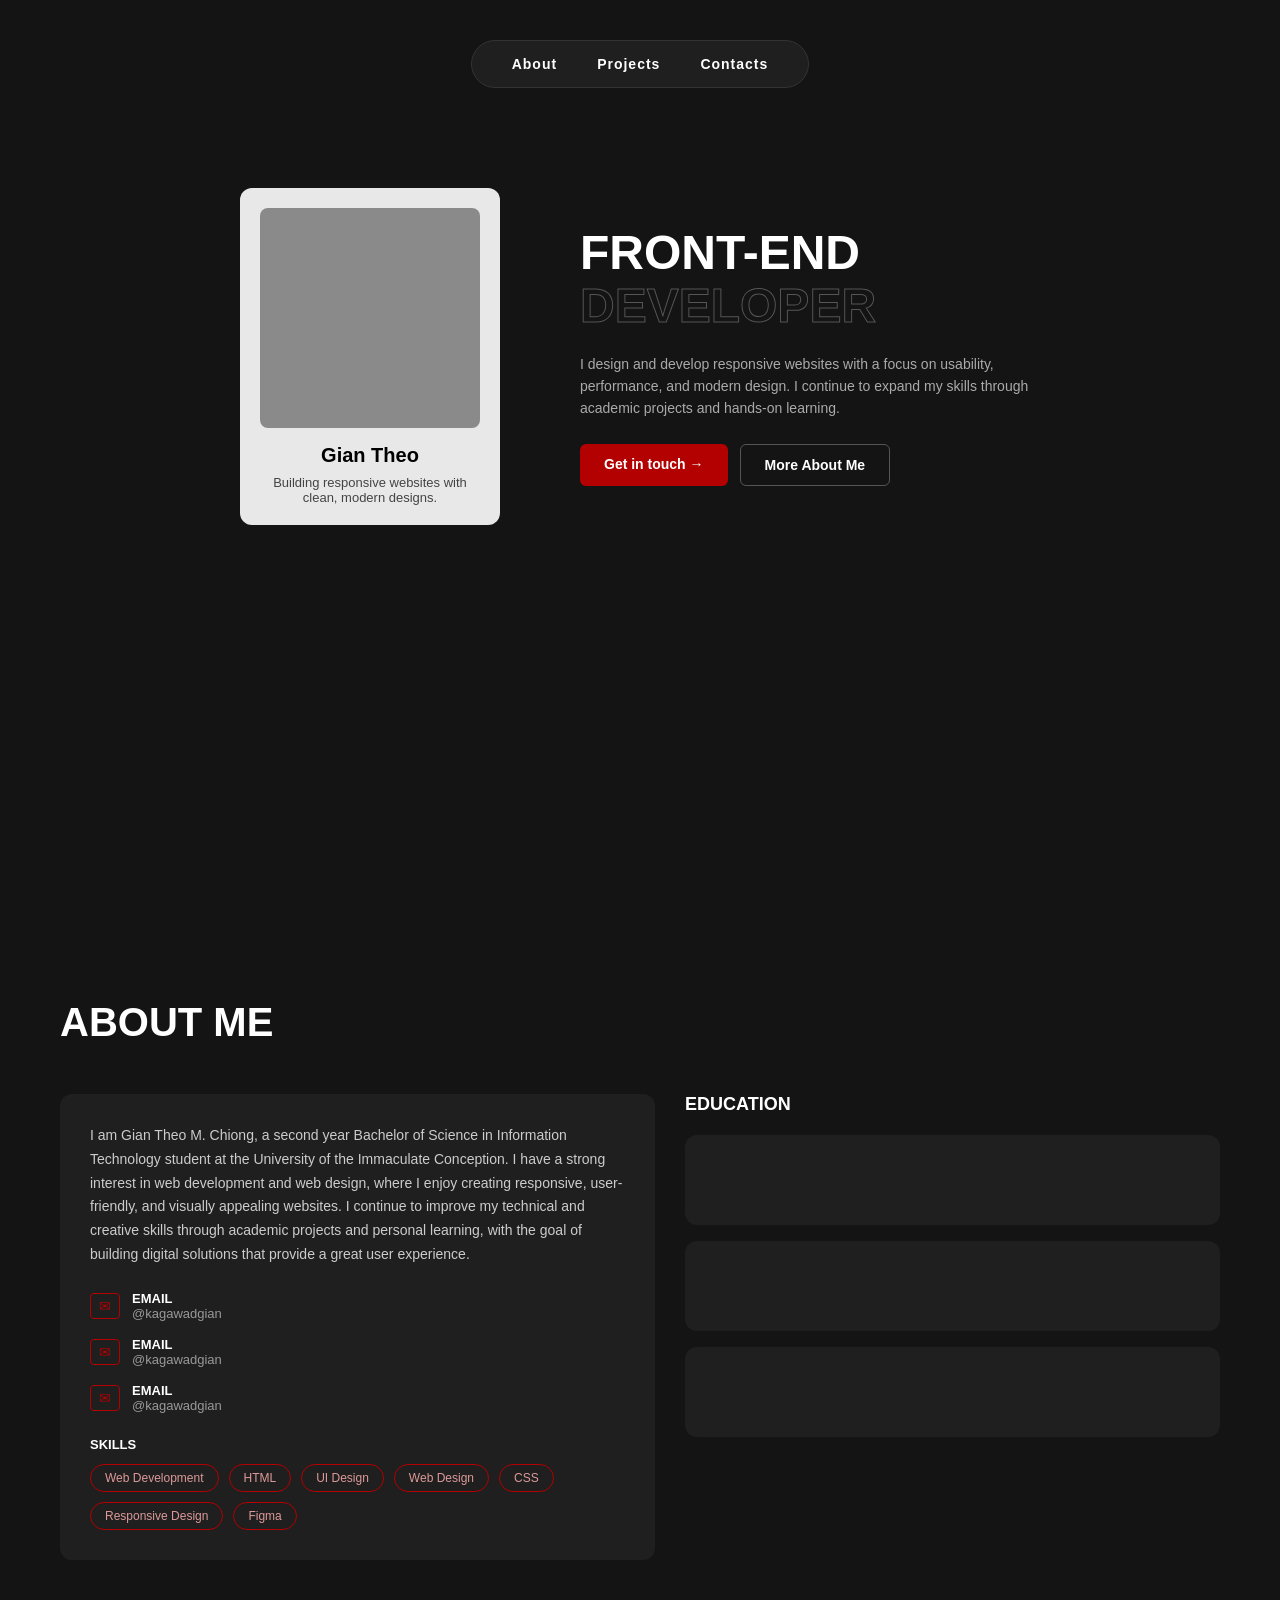
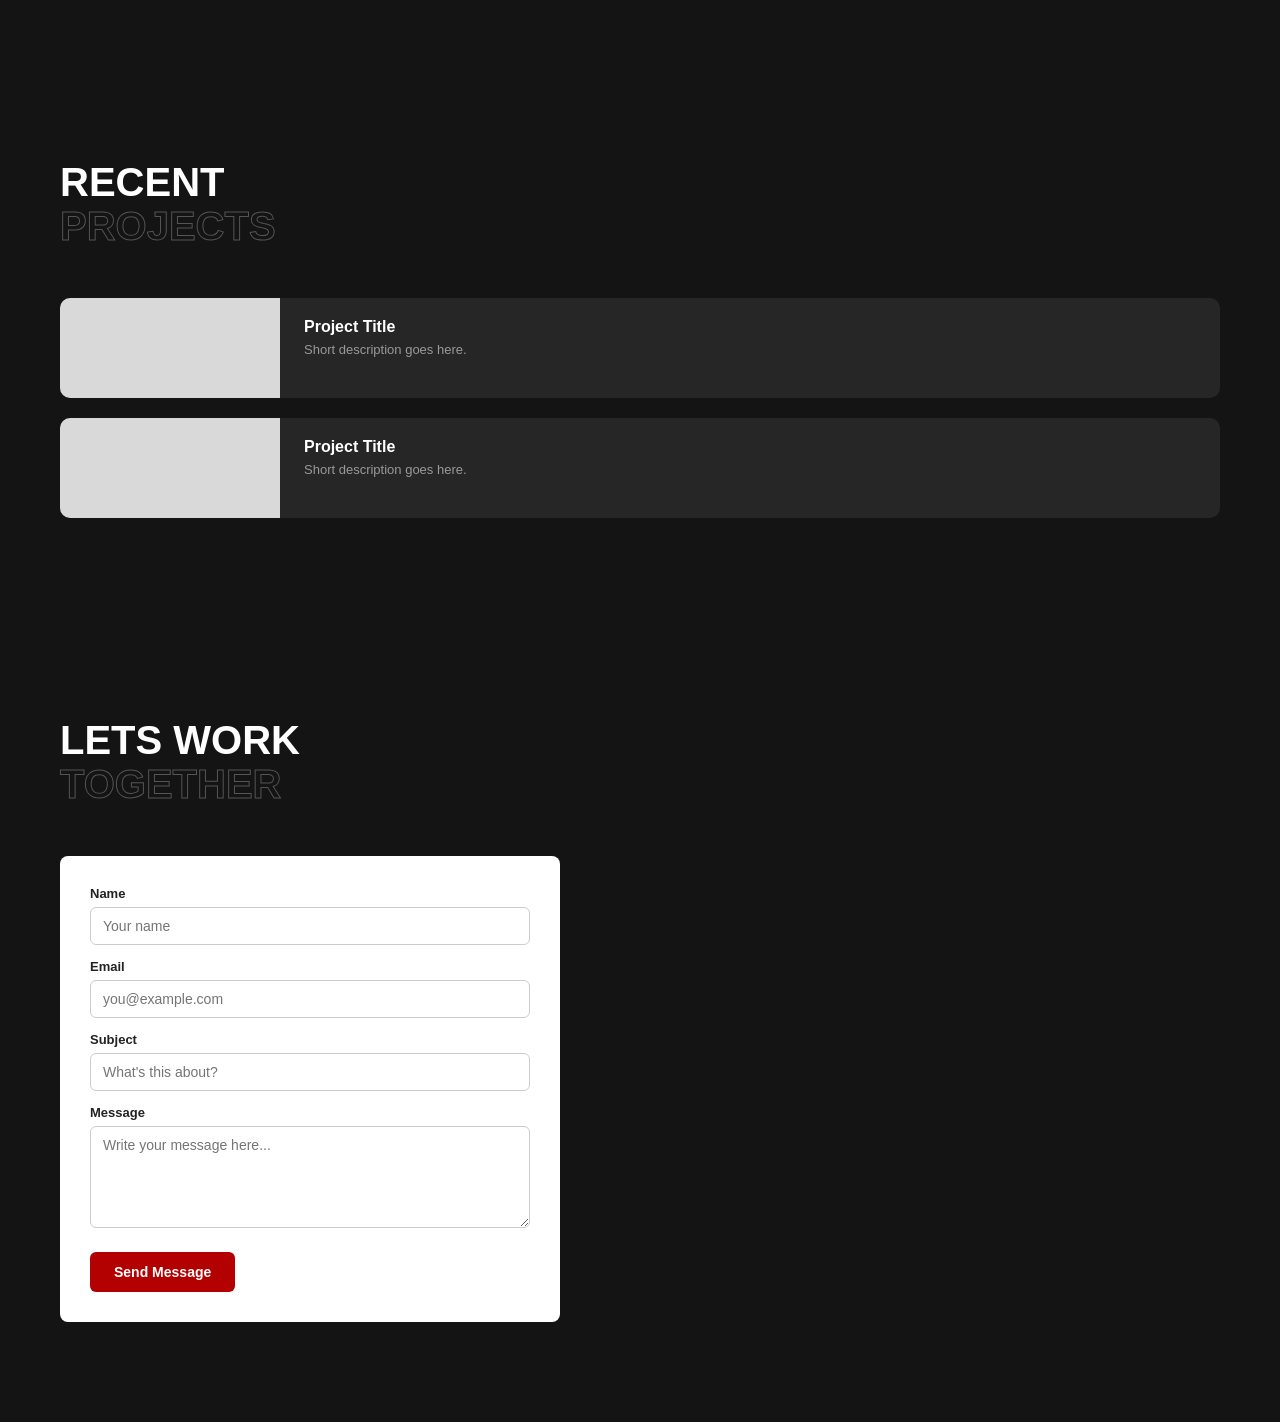
==== AssessmentTask1/index.html @ 466bf6f3 "all" ====
<!DOCTYPE html>
<html lang="en">
<head>
    <meta charset="UTF-8">
    <meta name="viewport" content="width=device-width, initial-scale=1.0">
    <title>Gian Theo | Portfolio</title>
    <link rel="stylesheet" href="style.css">
</head>
<body>

    <header class="hero">
        <nav class="navbar">
            <ul class="nav-links">
                <li><a href="#about">About</a></li>
                <li><a href="#projects">Projects</a></li>
                <li><a href="#contacts">Contacts</a></li>
            </ul>
        </nav>

        <div class="hero-content">
            <div class="profile-card">
                <div class="profile-image"></div>
                <h3>Gian Theo</h3>
                <p>Building responsive websites with clean, modern designs.</p>
            </div>

            <div class="hero-text">
                <h1>
                    FRONT-END<br>
                    <span class="outline-text">DEVELOPER</span>
                </h1>
                <p>
                    I design and develop responsive websites with a focus on
                    usability, performance, and modern design. I continue to
                    expand my skills through academic projects and hands-on learning.
                </p>
                <div class="hero-buttons">
                    <a href="#contacts" class="btn btn-primary">Get in touch →</a>
                    <a href="#about" class="btn btn-secondary">More About Me</a>
                </div>
            </div>
        </div>
    </header>

    <!-- ABOUT SECTION -->
    <section class="about" id="about">
        <h2 class="section-title">ABOUT ME</h2>

        <div class="about-content">
            <div class="about-card">
                <p class="about-bio">
                    I am Gian Theo M. Chiong, a second year Bachelor of Science in
                    Information Technology student at the University of the Immaculate
                    Conception. I have a strong interest in web development and web
                    design, where I enjoy creating responsive, user-friendly, and
                    visually appealing websites. I continue to improve my technical
                    and creative skills through academic projects and personal
                    learning, with the goal of building digital solutions that
                    provide a great user experience.
                </p>

                <ul class="contact-list">
                    <li>
                        <span class="icon">✉</span>
                        <div>
                            <strong>EMAIL</strong>
                            <p>@kagawadgian</p>
                        </div>
                    </li>
                    <li>
                        <span class="icon">✉</span>
                        <div>
                            <strong>EMAIL</strong>
                            <p>@kagawadgian</p>
                        </div>
                    </li>
                    <li>
                        <span class="icon">✉</span>
                        <div>
                            <strong>EMAIL</strong>
                            <p>@kagawadgian</p>
                        </div>
                    </li>
                </ul>

                <div class="skills">
                    <strong>SKILLS</strong>
                    <div class="skill-tags">
                        <span class="tag">Web Development</span>
                        <span class="tag">HTML</span>
                        <span class="tag">UI Design</span>
                        <span class="tag">Web Design</span>
                        <span class="tag">CSS</span>
                        <span class="tag">Responsive Design</span>
                        <span class="tag">Figma</span>
                    </div>
                </div>
            </div>

            <div class="education">
                <h3>EDUCATION</h3>
                <div class="education-box"></div>
                <div class="education-box"></div>
                <div class="education-box"></div>
            </div>
        </div>
    </section>

    <!-- PROJECTS SECTION -->
    <section class="projects" id="projects">
        <h2 class="section-title">
            RECENT<br>
            <span class="outline-text">PROJECTS</span>
        </h2>

        <div class="project-list">
            <a href="#" class="project-card">
                <div class="project-thumb"></div>
                <div class="project-info">
                    <h3 class="project-title">Project Title</h3>
                    <p class="project-desc">Short description goes here.</p>
                </div>
            </a>

            <a href="#" class="project-card">
                <div class="project-thumb"></div>
                <div class="project-info">
                    <h3 class="project-title">Project Title</h3>
                    <p class="project-desc">Short description goes here.</p>
                </div>
            </a>
        </div>
    </section>

    <!-- CONTACT SECTION -->
    <section class="contact" id="contacts">
        <h2 class="section-title">
            LETS WORK<br>
            <span class="outline-text">TOGETHER</span>
        </h2>

        <form class="contact-form">
            <label for="name">Name</label>
            <input type="text" id="name" name="name" placeholder="Your name" required>

            <label for="email">Email</label>
            <input type="email" id="email" name="email" placeholder="you@example.com" required>

            <label for="subject">Subject</label>
            <input type="text" id="subject" name="subject" placeholder="What's this about?">

            <label for="message">Message</label>
            <textarea id="message" name="message" rows="5" placeholder="Write your message here..." required></textarea>

            <button type="submit" class="btn btn-primary">Send Message</button>
        </form>
    </section>

</body>
</html>
---- AssessmentTask1/style.css ----
* {
    margin: 0;
    padding: 0;
    box-sizing: border-box;
    font-family: Arial, Helvetica, sans-serif;
}

body {
    background-color: #1a1a1a;
}

/* --- Hero section --- */
.hero {
    background-color: #141414;
    min-height: 100vh;
    padding: 40px 60px;
}

/* --- Nav bar --- */
.navbar {
    display: flex;
    justify-content: center;
    margin-bottom: 100px;
}

.nav-links {
    display: flex;
    list-style: none;
    gap: 40px;
    background-color: #1f1f1f;
    padding: 14px 40px;
    border-radius: 50px;
    border: 1px solid #333;
}

.nav-links a {
    color: #fff;
    text-decoration: none;
    font-size: 14px;
    font-weight: 600;
    letter-spacing: 1px;
}

.nav-links a:hover {
    color: #cc0000;
}

/* --- Hero content layout --- */
.hero-content {
    display: flex;
    align-items: center;
    justify-content: center;
    gap: 80px;
    flex-wrap: wrap;
}

/* --- Profile card --- */
.profile-card {
    background-color: #e8e8e8;
    border-radius: 12px;
    padding: 20px;
    width: 260px;
    text-align: center;
}

.profile-image {
    background-color: #8a8a8a;
    height: 220px;
    border-radius: 8px;
    margin-bottom: 16px;
}

.profile-card h3 {
    font-size: 20px;
    margin-bottom: 8px;
}

.profile-card p {
    font-size: 13px;
    color: #444;
}

/* --- Hero text --- */
.hero-text {
    max-width: 460px;
}

.hero-text h1 {
    font-size: 48px;
    line-height: 1.1;
    color: #fff;
    margin-bottom: 20px;
}

.outline-text {
    color: transparent;
    -webkit-text-stroke: 1px #555;
}

.hero-text p {
    color: #aaa;
    font-size: 14px;
    line-height: 1.6;
    margin-bottom: 24px;
}

.hero-buttons {
    display: flex;
    gap: 12px;
}

.btn {
    padding: 12px 24px;
    border-radius: 6px;
    text-decoration: none;
    font-size: 14px;
    font-weight: 600;
}

.btn-primary {
    background-color: #b30000;
    color: #fff;
}

.btn-primary:hover {
    background-color: #920000;
}

.btn-secondary {
    background-color: transparent;
    color: #fff;
    border: 1px solid #555;
}

.btn-secondary:hover {
    border-color: #fff;
}

/* --- Shared section styling --- */
section {
    padding: 100px 60px;
    background-color: #141414;
}

.section-title {
    font-size: 40px;
    color: #fff;
    line-height: 1.1;
    margin-bottom: 50px;
}

/* --- About section --- */
.about-content {
    display: flex;
    gap: 30px;
    flex-wrap: wrap;
}

.about-card {
    background-color: #1f1f1f;
    border-radius: 12px;
    padding: 30px;
    flex: 1;
    min-width: 300px;
}

.about-bio {
    color: #ccc;
    font-size: 14px;
    line-height: 1.7;
    margin-bottom: 24px;
}

.contact-list {
    list-style: none;
    margin-bottom: 24px;
}

.contact-list li {
    display: flex;
    align-items: center;
    gap: 12px;
    margin-bottom: 16px;
}

.contact-list .icon {
    border: 1px solid #b30000;
    color: #b30000;
    border-radius: 4px;
    padding: 4px 8px;
    font-size: 14px;
}

.contact-list strong {
    color: #fff;
    font-size: 13px;
    display: block;
}

.contact-list p {
    color: #999;
    font-size: 13px;
}

.skills strong {
    color: #fff;
    font-size: 13px;
    display: block;
    margin-bottom: 12px;
}

.skill-tags {
    display: flex;
    flex-wrap: wrap;
    gap: 10px;
}

.tag {
    border: 1px solid #b30000;
    color: #d99;
    padding: 6px 14px;
    border-radius: 20px;
    font-size: 12px;
}

.education {
    flex: 1;
    min-width: 260px;
}

.education h3 {
    color: #fff;
    font-size: 18px;
    margin-bottom: 20px;
}

.education-box {
    background-color: #1f1f1f;
    border-radius: 12px;
    height: 90px;
    margin-bottom: 16px;
}

/* --- Projects section --- */
.project-list {
    display: flex;
    flex-direction: column;
    gap: 20px;
}

.project-card {
    display: flex;
    background-color: #262626;
    border-radius: 10px;
    overflow: hidden;
    text-decoration: none;
    transition: background-color 0.2s ease;
}

.project-card:hover {
    background-color: #2e2e2e;
}

.project-thumb {
    background-color: #d9d9d9;
    width: 220px;
    min-height: 100px;
    flex-shrink: 0;
}

.project-info {
    padding: 20px 24px;
}

.project-title {
    color: #fff;
    font-size: 16px;
    margin-bottom: 6px;
}

.project-desc {
    color: #999;
    font-size: 13px;
}

/* --- Contact section --- */
.contact-form {
    background-color: #fff;
    border-radius: 8px;
    padding: 30px;
    max-width: 500px;
    display: flex;
    flex-direction: column;
}

.contact-form label {
    font-size: 13px;
    font-weight: 600;
    color: #222;
    margin-bottom: 6px;
    margin-top: 14px;
}

.contact-form label:first-child {
    margin-top: 0;
}

.contact-form input,
.contact-form textarea {
    border: 1px solid #ccc;
    border-radius: 6px;
    padding: 10px 12px;
    font-size: 14px;
    font-family: inherit;
    resize: vertical;
}

.contact-form input:focus,
.contact-form textarea:focus {
    outline: none;
    border-color: #b30000;
}

.contact-form .btn {
    margin-top: 24px;
    align-self: flex-start;
    border: none;
    cursor: pointer;
}
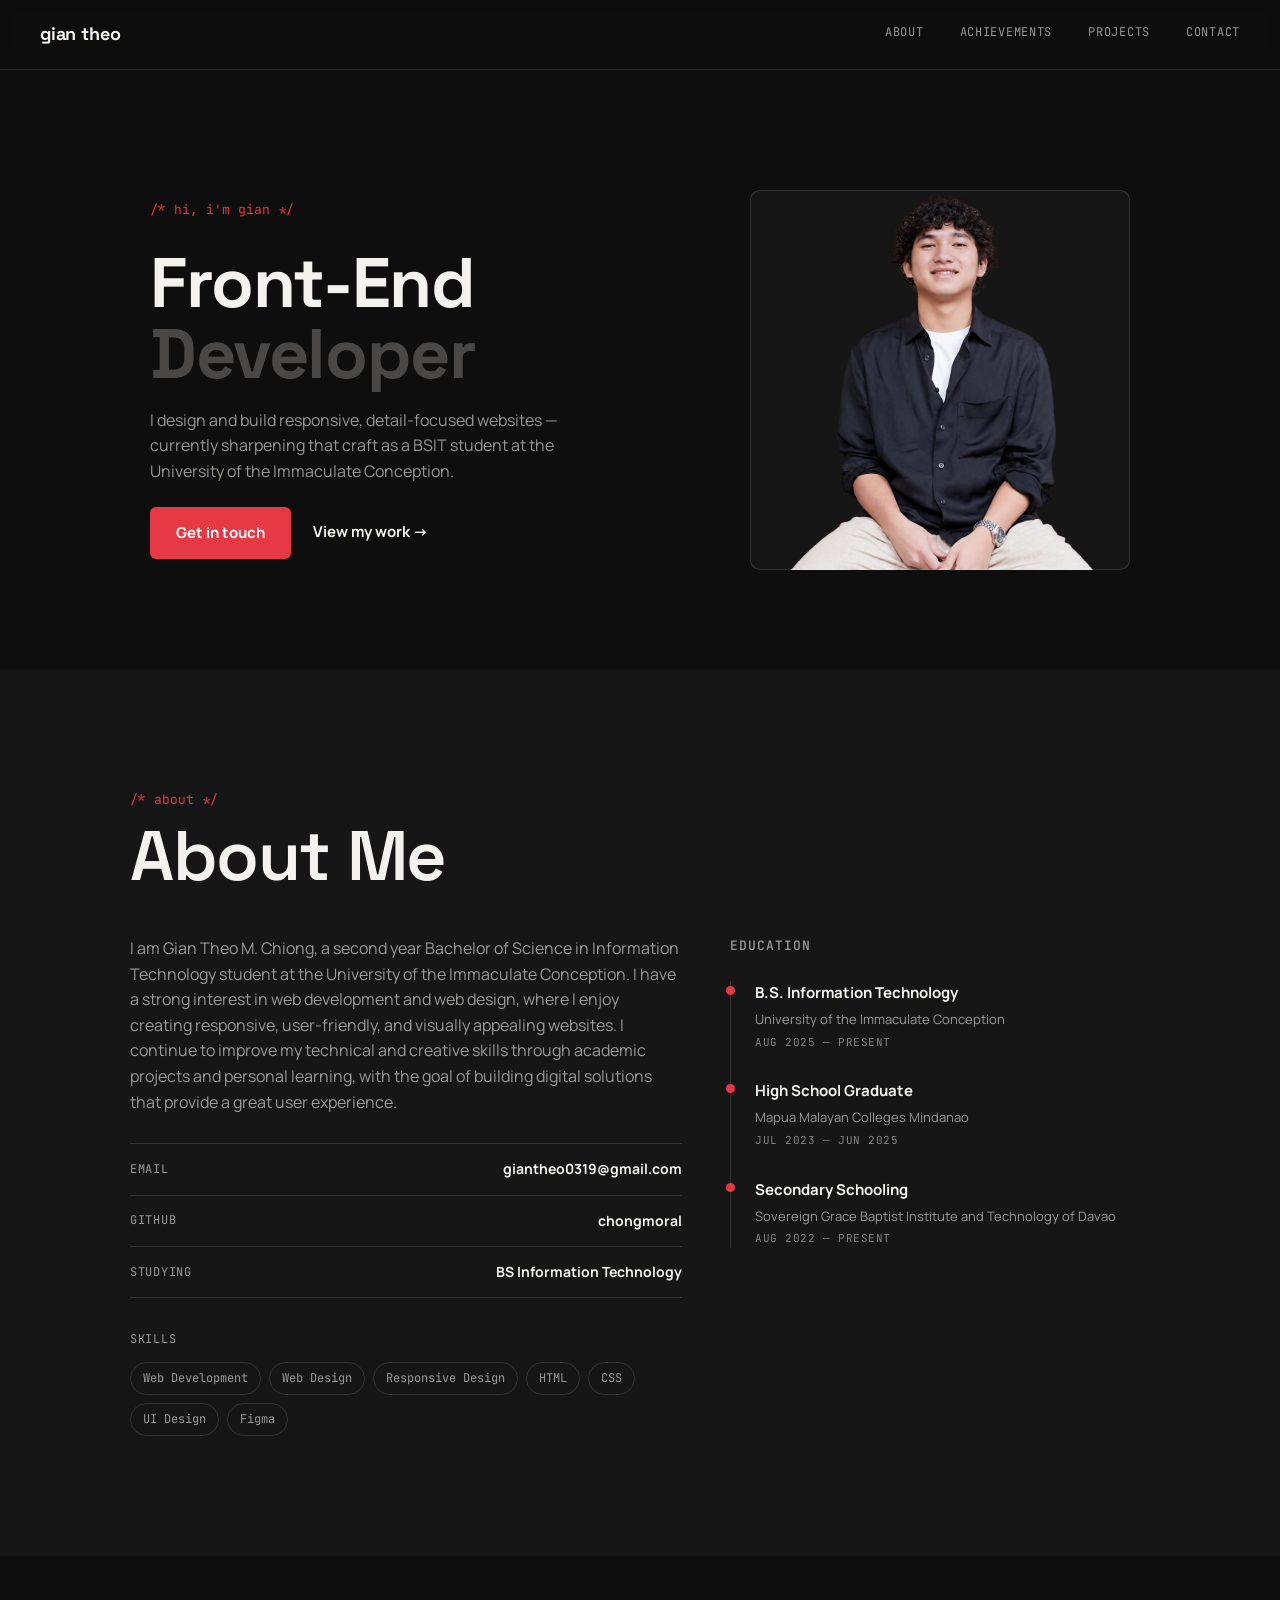
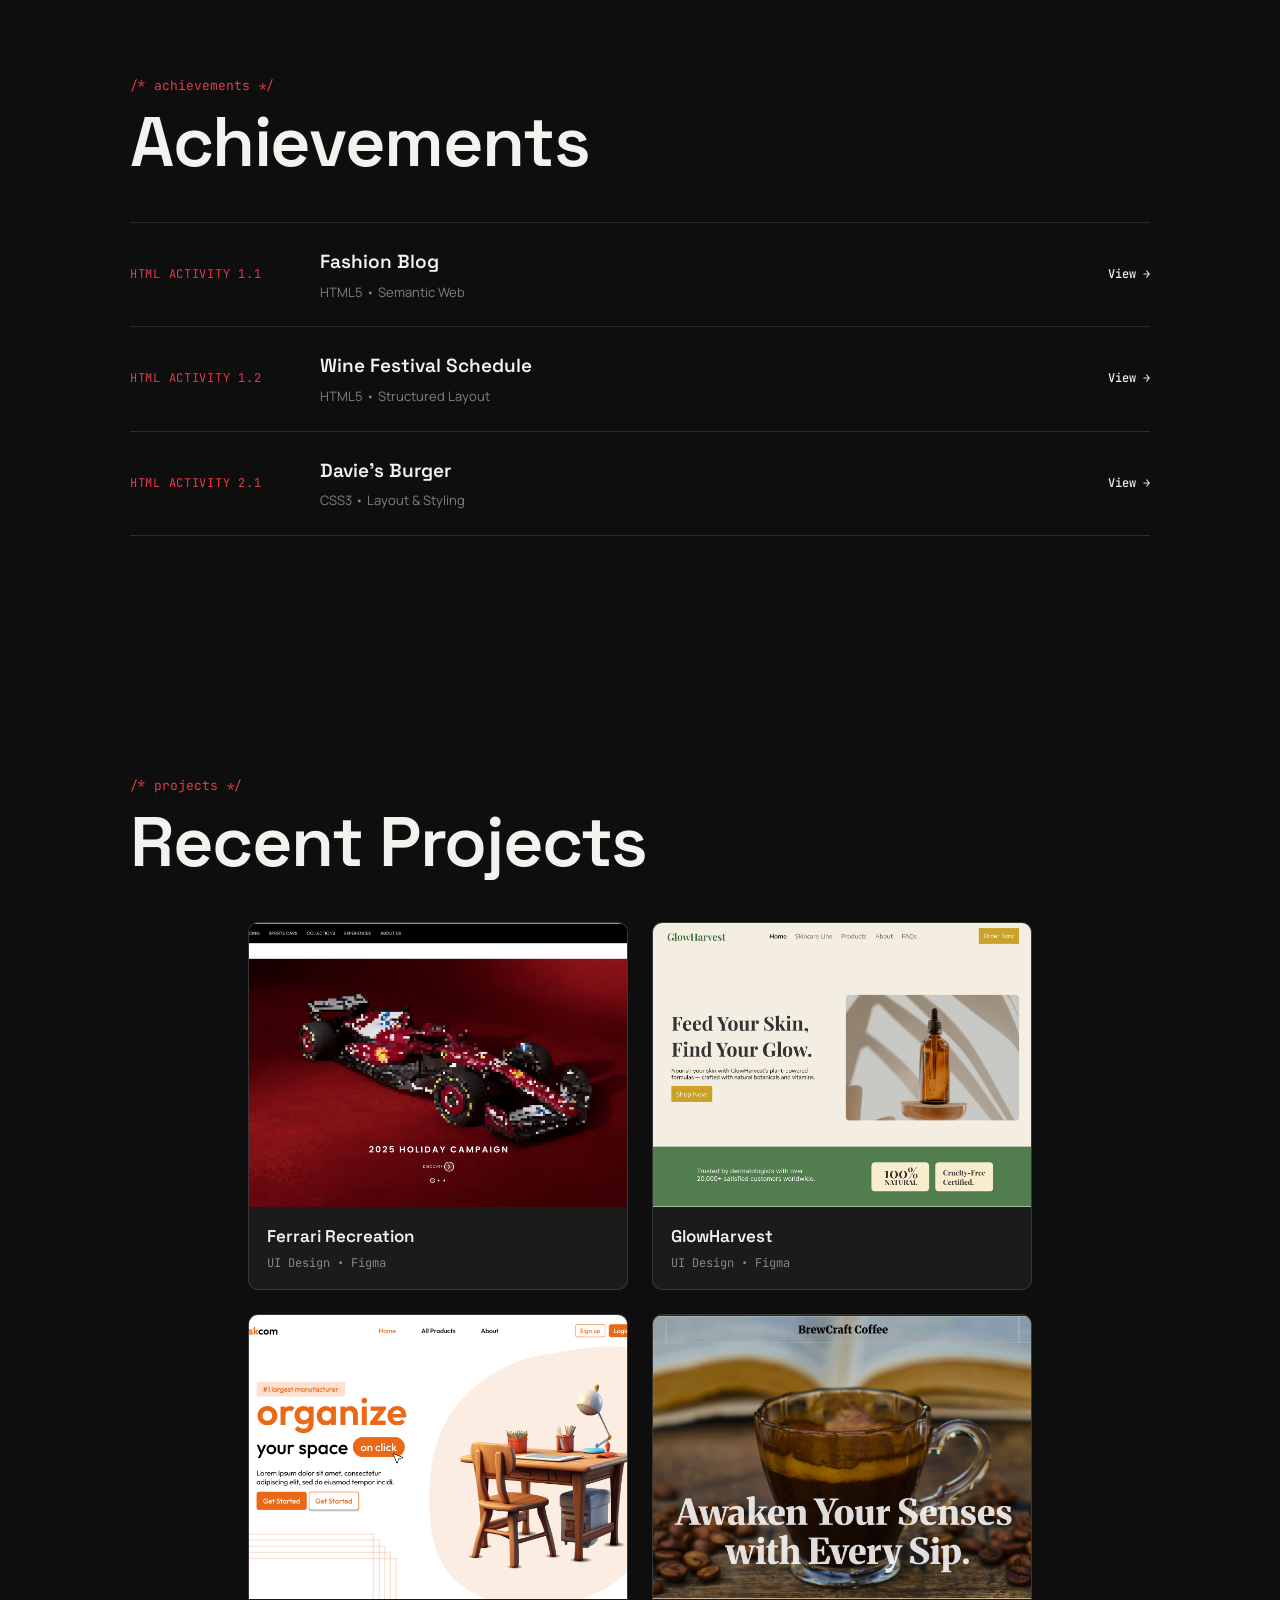
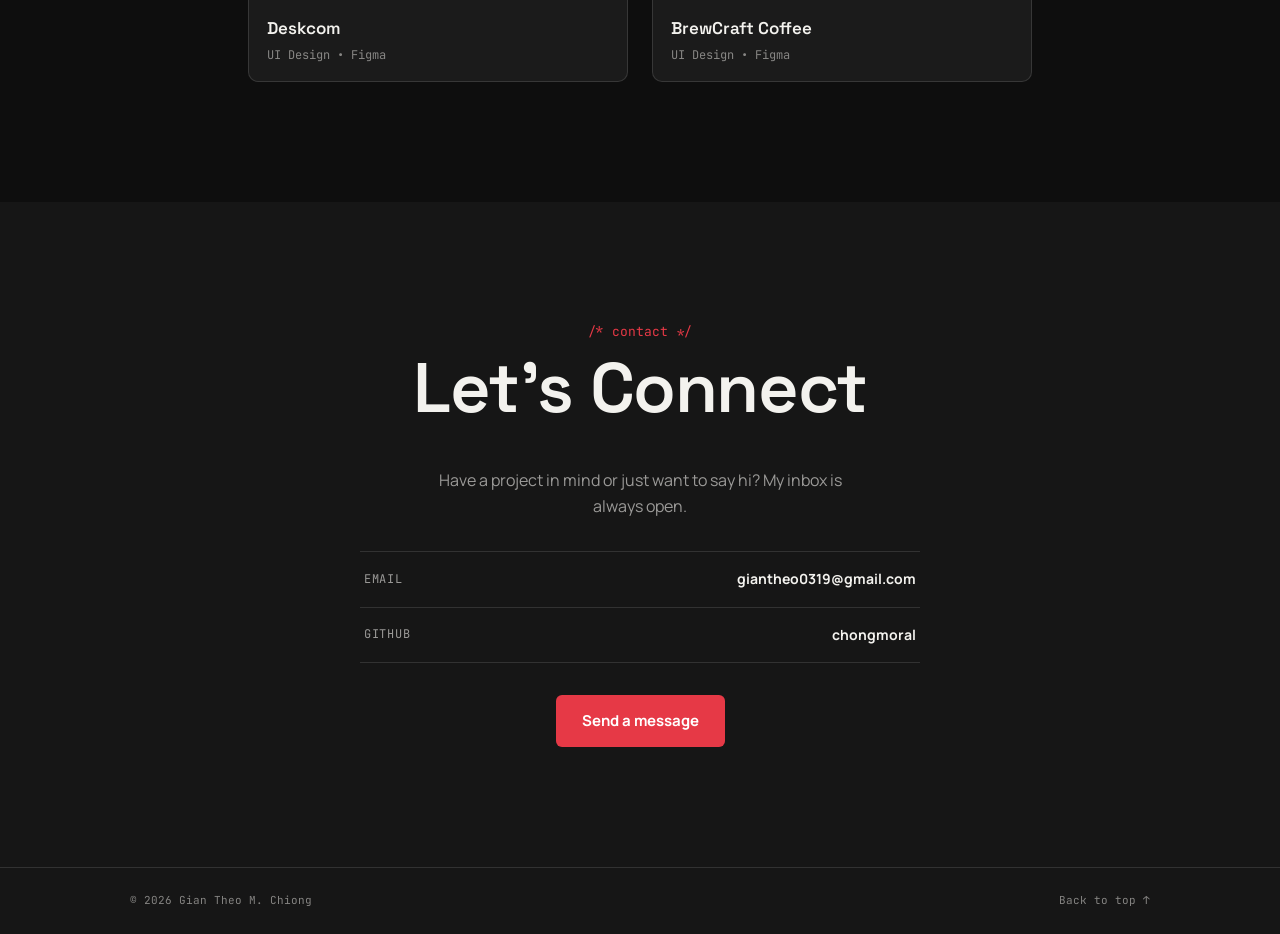
==== commit 29f0efa3: "new" ====
--- a/AssessmentTask1/index.html
+++ b/AssessmentTask1/index.html
@@ -1,160 +1,244 @@
 <!DOCTYPE html>
 <html lang="en">
 <head>
-    <meta charset="UTF-8">
-    <meta name="viewport" content="width=device-width, initial-scale=1.0">
-    <title>Gian Theo | Portfolio</title>
-    <link rel="stylesheet" href="style.css">
+  <meta charset="UTF-8">
+  <meta name="viewport" content="width=device-width, initial-scale=1.0">
+  <title>Gian Theo — Front-End Developer</title>
+
+  <link rel="preconnect" href="https://fonts.googleapis.com">
+  <link rel="preconnect" href="https://fonts.gstatic.com" crossorigin>
+  <link href="https://fonts.googleapis.com/css2?family=JetBrains+Mono:wght@400;500&family=Manrope:wght@400;500;600;700&family=Space+Grotesk:wght@500;600;700&display=swap" rel="stylesheet">
+
+  <link rel="stylesheet" href="style.css">
 </head>
 <body>
 
-    <header class="hero">
-        <nav class="navbar">
-            <ul class="nav-links">
-                <li><a href="#about">About</a></li>
-                <li><a href="#projects">Projects</a></li>
-                <li><a href="#contacts">Contacts</a></li>
-            </ul>
-        </nav>
-
-        <div class="hero-content">
-            <div class="profile-card">
-                <div class="profile-image"></div>
-                <h3>Gian Theo</h3>
-                <p>Building responsive websites with clean, modern designs.</p>
+  <!-- HEADER -->
+  <header>
+    <a href="#top" class="logo">gian theo</a>
+    <nav>
+      <a href="#about">About</a>
+      <a href="#achievements">Achievements</a>
+      <a href="#projects">Projects</a>
+      <a href="#contact">Contact</a>
+    </nav>
+  </header>
+
+  <!-- HERO -->
+  <section class="hero" id="top">
+    <div class="container hero-inner">
+
+      <div class="hero-media">
+        <div class="hero-image" role="img" aria-label="Portrait of Gian Theo Chiong"></div>
+      </div>
+
+      <div class="hero-content">
+        <p class="eyebrow">/* hi, i'm gian */</p>
+        <h1 class="hero-title">
+          <span class="hero-title-line1">Front-End</span>
+          <span class="hero-title-line2">Developer</span>
+        </h1>
+        <p class="hero-description">
+          I design and build responsive, detail-focused websites — currently sharpening that craft as a BSIT student at the University of the Immaculate Conception.
+        </p>
+        <div class="hero-actions">
+          <a href="#contact" class="btn btn-primary">Get in touch</a>
+          <a href="#projects" class="btn btn-text">View my work →</a>
+        </div>
+      </div>
+
+    </div>
+  </section>
+
+  <!-- ABOUT -->
+  <section class="about" id="about">
+    <div class="container">
+      <p class="eyebrow">/* about */</p>
+      <h2 class="section-title">About Me</h2>
+
+      <div class="about-grid">
+
+        <div class="about-main">
+          <p class="about-bio">
+            I am Gian Theo M. Chiong, a second year Bachelor of Science in Information Technology student at the University of the Immaculate Conception. I have a strong interest in web development and web design, where I enjoy creating responsive, user-friendly, and visually appealing websites. I continue to improve my technical and creative skills through academic projects and personal learning, with the goal of building digital solutions that provide a great user experience.
+          </p>
+
+          <ul class="meta-list">
+            <li>
+              <span class="meta-label">Email</span>
+              <span class="meta-value">giantheo0319@gmail.com</span>
+            </li>
+            <li>
+              <span class="meta-label">GitHub</span>
+              <a class="meta-value" href="https://github.com/chongmoral/chongmoral.github.io" target="_blank" rel="noopener">chongmoral</a>
+            </li>
+            <li>
+              <span class="meta-label">Studying</span>
+              <span class="meta-value">BS Information Technology</span>
+            </li>
+          </ul>
+
+          <div class="skills">
+            <p class="meta-label">Skills</p>
+            <div class="skill-list">
+              <span>Web Development</span>
+              <span>Web Design</span>
+              <span>Responsive Design</span>
+              <span>HTML</span>
+              <span>CSS</span>
+              <span>UI Design</span>
+              <span>Figma</span>
             </div>
-
-            <div class="hero-text">
-                <h1>
-                    FRONT-END<br>
-                    <span class="outline-text">DEVELOPER</span>
-                </h1>
-                <p>
-                    I design and develop responsive websites with a focus on
-                    usability, performance, and modern design. I continue to
-                    expand my skills through academic projects and hands-on learning.
-                </p>
-                <div class="hero-buttons">
-                    <a href="#contacts" class="btn btn-primary">Get in touch →</a>
-                    <a href="#about" class="btn btn-secondary">More About Me</a>
-                </div>
-            </div>
+          </div>
         </div>
-    </header>
-
-    <!-- ABOUT SECTION -->
-    <section class="about" id="about">
-        <h2 class="section-title">ABOUT ME</h2>
-
-        <div class="about-content">
-            <div class="about-card">
-                <p class="about-bio">
-                    I am Gian Theo M. Chiong, a second year Bachelor of Science in
-                    Information Technology student at the University of the Immaculate
-                    Conception. I have a strong interest in web development and web
-                    design, where I enjoy creating responsive, user-friendly, and
-                    visually appealing websites. I continue to improve my technical
-                    and creative skills through academic projects and personal
-                    learning, with the goal of building digital solutions that
-                    provide a great user experience.
-                </p>
-
-                <ul class="contact-list">
-                    <li>
-                        <span class="icon">✉</span>
-                        <div>
-                            <strong>EMAIL</strong>
-                            <p>@kagawadgian</p>
-                        </div>
-                    </li>
-                    <li>
-                        <span class="icon">✉</span>
-                        <div>
-                            <strong>EMAIL</strong>
-                            <p>@kagawadgian</p>
-                        </div>
-                    </li>
-                    <li>
-                        <span class="icon">✉</span>
-                        <div>
-                            <strong>EMAIL</strong>
-                            <p>@kagawadgian</p>
-                        </div>
-                    </li>
-                </ul>
-
-                <div class="skills">
-                    <strong>SKILLS</strong>
-                    <div class="skill-tags">
-                        <span class="tag">Web Development</span>
-                        <span class="tag">HTML</span>
-                        <span class="tag">UI Design</span>
-                        <span class="tag">Web Design</span>
-                        <span class="tag">CSS</span>
-                        <span class="tag">Responsive Design</span>
-                        <span class="tag">Figma</span>
-                    </div>
-                </div>
-            </div>
-
-            <div class="education">
-                <h3>EDUCATION</h3>
-                <div class="education-box"></div>
-                <div class="education-box"></div>
-                <div class="education-box"></div>
-            </div>
+
+        <div class="about-timeline">
+          <h3 class="timeline-title">Education</h3>
+          <ol class="timeline">
+            <li>
+              <p class="timeline-degree">B.S. Information Technology</p>
+              <p class="timeline-school">University of the Immaculate Conception</p>
+              <p class="timeline-year">Aug 2025 — Present</p>
+            </li>
+            <li>
+              <p class="timeline-degree">High School Graduate</p>
+              <p class="timeline-school">Mapua Malayan Colleges Mindanao</p>
+              <p class="timeline-year">Jul 2023 — Jun 2025</p>
+            </li>
+            <li>
+              <p class="timeline-degree">Secondary Schooling</p>
+              <p class="timeline-school">Sovereign Grace Baptist Institute and Technology of Davao</p>
+              <p class="timeline-year">Aug 2022 — Present</p>
+            </li>
+          </ol>
         </div>
-    </section>
-
-    <!-- PROJECTS SECTION -->
-    <section class="projects" id="projects">
-        <h2 class="section-title">
-            RECENT<br>
-            <span class="outline-text">PROJECTS</span>
-        </h2>
-
-        <div class="project-list">
-            <a href="#" class="project-card">
-                <div class="project-thumb"></div>
-                <div class="project-info">
-                    <h3 class="project-title">Project Title</h3>
-                    <p class="project-desc">Short description goes here.</p>
-                </div>
-            </a>
-
-            <a href="#" class="project-card">
-                <div class="project-thumb"></div>
-                <div class="project-info">
-                    <h3 class="project-title">Project Title</h3>
-                    <p class="project-desc">Short description goes here.</p>
-                </div>
-            </a>
-        </div>
-    </section>
-
-    <!-- CONTACT SECTION -->
-    <section class="contact" id="contacts">
-        <h2 class="section-title">
-            LETS WORK<br>
-            <span class="outline-text">TOGETHER</span>
-        </h2>
-
-        <form class="contact-form">
-            <label for="name">Name</label>
-            <input type="text" id="name" name="name" placeholder="Your name" required>
-
-            <label for="email">Email</label>
-            <input type="email" id="email" name="email" placeholder="you@example.com" required>
-
-            <label for="subject">Subject</label>
-            <input type="text" id="subject" name="subject" placeholder="What's this about?">
-
-            <label for="message">Message</label>
-            <textarea id="message" name="message" rows="5" placeholder="Write your message here..." required></textarea>
-
-            <button type="submit" class="btn btn-primary">Send Message</button>
-        </form>
-    </section>
+
+      </div>
+    </div>
+  </section>
+
+  <!-- ACHIEVEMENTS -->
+  <section class="achievements" id="achievements">
+    <div class="container">
+      <p class="eyebrow">/* achievements */</p>
+      <h2 class="section-title">Achievements</h2>
+
+      <ul class="achievement-list">
+        <li class="achievement-row">
+          <span class="achievement-tag">HTML Activity 1.1</span>
+          <div class="achievement-info">
+            <h3>Fashion Blog</h3>
+            <p>HTML5 • Semantic Web</p>
+          </div>
+          <a href="https://chongmoral.github.io/Activity1_Chiong/index.html" class="achievement-link" target="_blank" rel="noopener">View →</a>
+        </li>
+
+        <li class="achievement-row">
+          <span class="achievement-tag">HTML Activity 1.2</span>
+          <div class="achievement-info">
+            <h3>Wine Festival Schedule</h3>
+            <p>HTML5 • Structured Layout</p>
+          </div>
+          <a href="https://chongmoral.github.io/Activity1.2_Chiong/winefestival.html" class="achievement-link" target="_blank" rel="noopener">View →</a>
+        </li>
+
+        <li class="achievement-row">
+          <span class="achievement-tag">HTML Activity 2.1</span>
+          <div class="achievement-info">
+            <h3>Davie's Burger</h3>
+            <p>CSS3 • Layout &amp; Styling</p>
+          </div>
+          <a href="https://chongmoral.github.io/DaviesBurger/index.html" class="achievement-link" target="_blank" rel="noopener">View →</a>
+        </li>
+      </ul>
+    </div>
+  </section>
+
+  <!-- PROJECTS -->
+  <section class="projects" id="projects">
+    <div class="container">
+      <p class="eyebrow">/* projects */</p>
+      <h2 class="section-title">Recent Projects</h2>
+
+      <div class="project-grid">
+
+        <a class="project-card" target="_blank" href="https://www.figma.com/design/dxBMMHz6kv1VHpKNmecXih/Ferrari-Recreation?node-id=0-1&t=I5UClX5xeyPafHCI-1">
+          <div class="project-thumb">
+            <img src="images/image4.png" alt="Ferrari Recreation UI design preview">
+          </div>
+          <div class="project-meta">
+            <h3>Ferrari Recreation</h3>
+            <p>UI Design • Figma</p>
+          </div>
+        </a>
+
+        <a class="project-card" target="_blank" href="https://www.figma.com/design/JLCtDQDfWXVH4MCA2kmfHu/GlowHarvest?t=FC8xliK8fLHAgOTk-1" target="_blank" rel="noopener">
+          <div class="project-thumb">
+            <img src="images/image.png" alt="GlowHarvest UI design preview">
+          </div>
+          <div class="project-meta">
+            <h3>GlowHarvest</h3>
+            <p>UI Design • Figma</p>
+          </div>
+        </a>
+
+        <a class="project-card" target="_blank" href="https://www.figma.com/design/cYqzztACYCd9Gp6fuKOpku/deskcom?t=FC8xliK8fLHAgOTk-1" target="_blank" rel="noopener">
+          <div class="project-thumb">
+            <img src="images/image3.png" alt="Deskcom UI design preview">
+          </div>
+          <div class="project-meta">
+            <h3>Deskcom</h3>
+            <p>UI Design • Figma</p>
+          </div>
+        </a>
+
+        
+        
+
+        <!-- Placeholder — swap in your next project -->
+        <a class="project-card" target="_blank" href="https://www.figma.com/proto/MpMsDClAuonpUjf9t92vcy/BrewCraft?node-id=0-1&t=SDEzL1JlRRcbeXEY-1">
+          <div class="project-thumb">
+            <img src="images/image5.png" alt="BrewCraft Coffee UI design preview">
+          </div>
+          <div class="project-meta">
+            <h3>BrewCraft Coffee</h3>
+            <p>UI Design • Figma</p>
+          </div>
+        </a>
+
+      </div>
+    </div>
+  </section>
+
+  <!-- CONTACT -->
+  <section class="contact" id="contact">
+    <div class="container container--narrow">
+      <p class="eyebrow">/* contact */</p>
+      <h2 class="section-title">Let's Connect</h2>
+      <p class="contact-copy">Have a project in mind or just want to say hi? My inbox is always open.</p>
+
+      <div class="contact-rows">
+        <a class="contact-row" href="mailto:giantheo0319@gmail.com">
+          <span class="meta-label">Email</span>
+          <span class="meta-value">giantheo0319@gmail.com</span>
+        </a>
+        <a class="contact-row" href="https://github.com/chongmoral" target="_blank" rel="noopener">
+          <span class="meta-label">GitHub</span>
+          <span class="meta-value">chongmoral</span>
+        </a>
+      </div>
+
+      <a href="mailto:giantheo0319@gmail.com" class="btn btn-primary">Send a message</a>
+    </div>
+  </section>
+
+  <!-- FOOTER -->
+  <footer>
+    <div class="container footer-row">
+      <p class="copyright">© 2026 Gian Theo M. Chiong</p>
+      <a href="#top" class="back-to-top">Back to top ↑</a>
+    </div>
+  </footer>
 
 </body>
 </html>
--- a/AssessmentTask1/style.css
+++ b/AssessmentTask1/style.css
@@ -1,329 +1,727 @@
+/* =========================================================
+   TOKENS
+   ========================================================= */
+:root {
+  /* Color */
+  --bg: #0e0e0e;
+  --bg-alt: #161616;
+  --surface: #1b1b1b;
+  --text: #f3f2ee;
+  --text-muted: rgba(243, 242, 238, 0.6);
+  --text-faint: rgba(243, 242, 238, 0.5);
+  --text-dim: #4a4846;
+  --accent: #E63946;
+  --accent-hover: #9c1f1f;
+  --line: rgba(255, 255, 255, 0.12);
+
+  /* Type — three roles, each doing a different job:
+     display = big headings, mono = labels/eyebrows, body = everything else */
+  --font-display: 'Space Grotesk', sans-serif;
+  --font-body: 'Manrope', sans-serif;
+  --font-mono: 'JetBrains Mono', monospace;
+
+  /* The big display heading size. Redefined inside the two
+     breakpoints below, so every heading that uses it scales
+     together instead of needing its own override per element. */
+  --text-h1: 42px;
+
+  /* Shape */
+  --radius-sm: 6px;
+  --radius-md: 10px;
+}
+
+/* =========================================================
+   RESET / BASE
+   ========================================================= */
 * {
-    margin: 0;
-    padding: 0;
-    box-sizing: border-box;
-    font-family: Arial, Helvetica, sans-serif;
+  margin: 0;
+  padding: 0;
+  box-sizing: border-box;
+}
+
+html {
+  scroll-behavior: smooth;
 }
 
 body {
-    background-color: #1a1a1a;
-}
-
-/* --- Hero section --- */
+  background: var(--bg);
+  color: var(--text);
+  font-family: var(--font-body);
+  font-size: 16px;
+  line-height: 1.6;
+  -webkit-font-smoothing: antialiased;
+}
+
+img {
+  max-width: 100%;
+  display: block;
+}
+
+ul, ol {
+  list-style: none;
+}
+
+a {
+  color: inherit;
+  text-decoration: none;
+}
+
+/* Anchors land below the sticky header instead of behind it */
+section[id] {
+  scroll-margin-top: 84px;
+}
+
+/* Visible keyboard focus */
+a:focus-visible,
+button:focus-visible {
+  outline: 2px solid var(--accent);
+  outline-offset: 3px;
+}
+
+/* =========================================================
+   SHARED UTILITIES
+   These four classes are reused by every section below —
+   learn these once and the rest of the file is just content. =
+   ========================================================= */
+.container {
+  width: 100%;
+  max-width: 1100px;
+  margin: 0 auto;
+  padding: 0 20px;
+}
+
+.container--narrow {
+  max-width: 640px;
+}
+
+.eyebrow {
+  font-family: var(--font-mono);
+  font-size: 13px;
+  color: var(--accent);
+  margin-bottom: 8px; 
+}
+
+.section-title {
+  font-family: var(--font-display);
+  font-size: var(--text-h1);
+  font-weight: 600;
+  letter-spacing: -0.02em;
+  line-height: 1.05;
+  margin-bottom: 36px;
+}
+
+/* =========================================================
+   BUTTONS
+   ========================================================= */
+.btn {
+  display: inline-flex;
+  align-items: center;
+  gap: 8px;
+  font-family: var(--font-body);
+  font-size: 15px;
+  font-weight: 700;
+  padding: 14px 26px;
+  border-radius: var(--radius-sm);
+  border: none;
+  cursor: pointer;
+  transition: background-color 0.25s ease, color 0.25s ease, transform 0.25s ease, border-color 0.25s ease;
+}
+
+.btn-primary {
+  background: var(--accent);
+  color: #fff;
+}
+
+.btn-primary:hover {
+  background: var(--accent-hover);
+  transform: translateY(-2px);
+}
+
+.btn-text {
+  padding: 14px 2px;
+  color: var(--text);
+  border-bottom: 1px solid transparent;
+  border-radius: 0;
+}
+
+.btn-text:hover {
+  color: var(--accent);
+  border-bottom-color: var(--accent);
+  transform: none;
+}
+
+/* =========================================================
+   HEADER / NAV
+   Mobile default: stacked and centered.
+   Becomes a row at the first breakpoint (see bottom of file).
+   ========================================================= */
+header {
+  background: rgba(14, 14, 14, 0.85);
+  backdrop-filter: blur(8px);
+  border-bottom: 1px solid var(--line);
+  position: sticky;
+  top: 0;
+  z-index: 50;
+  padding: 16px 20px;
+  display: flex;
+  flex-direction: column;
+  align-items: center;
+  gap: 12px;
+}
+
+.logo {
+  font-family: var(--font-display);
+  font-size: 18px;
+  font-weight: 700;
+  letter-spacing: -0.01em;
+}
+
+nav {
+  display: flex;
+  flex-wrap: wrap;
+  justify-content: center;
+  gap: 12px 20px;
+}
+
+nav a {
+  font-family: var(--font-mono);
+  font-size: 12px;
+  text-transform: uppercase;
+  letter-spacing: 0.06em;
+  color: var(--text-muted);
+  padding-bottom: 2px;
+  border-bottom: 1px solid transparent;
+  transition: color 0.25s ease, border-color 0.25s ease;
+}
+
+nav a:hover {
+  color: var(--text);
+  border-color: var(--accent);
+}
+
+/* =========================================================
+   HERO
+   ========================================================= */
 .hero {
-    background-color: #141414;
-    min-height: 100vh;
-    padding: 40px 60px;
-}
-
-/* --- Nav bar --- */
-.navbar {
-    display: flex;
-    justify-content: center;
-    margin-bottom: 100px;
-}
-
-.nav-links {
-    display: flex;
-    list-style: none;
-    gap: 40px;
-    background-color: #1f1f1f;
-    padding: 14px 40px;
-    border-radius: 50px;
-    border: 1px solid #333;
-}
-
-.nav-links a {
-    color: #fff;
-    text-decoration: none;
-    font-size: 14px;
-    font-weight: 600;
-    letter-spacing: 1px;
-}
-
-.nav-links a:hover {
-    color: #cc0000;
-}
-
-/* --- Hero content layout --- */
+  padding: 56px 0 48px;
+}
+
+.hero-inner {
+  display: flex;
+  flex-wrap: wrap;
+  align-items: center;
+  justify-content: center;
+  gap: 20px;
+}
+
+.hero-media {
+  order: 2;
+  width: 100%;
+  max-width: 380px;
+}
+
+.hero-image {
+  width: 100%;
+  aspect-ratio: 1 / 1;
+  border-radius: var(--radius-md);
+  background-image: url('images/newpfpnobg.png');
+  background-size: 110%;
+  background-position: top;
+  background-repeat: no-repeat;
+  background-color: #161616;
+  border: 1px solid var(--line);
+}
+
 .hero-content {
-    display: flex;
+  order: 1;
+  width: 100%;
+  max-width: 520px;
+  display: flex;
+  flex-direction: column;
+  align-items: flex-start;
+  gap: 18px;
+}
+
+.hero-title {
+  font-family: var(--font-display);
+  font-weight: 700;
+  font-size: var(--text-h1);
+  line-height: 1.02;
+  letter-spacing: -0.02em;
+}
+
+.hero-title-line1,
+.hero-title-line2 {
+  display: block;
+}
+
+.hero-title-line2 {
+  color: var(--text-dim);
+  padding-left: 0px;
+}
+
+.hero-description {
+  font-size: 16px;
+  color: var(--text-muted);
+  max-width: 46ch;
+}
+
+.hero-actions {
+  display: flex;
+  flex-wrap: wrap;
+  align-items: center;
+  gap: 20px;
+  margin-top: 4px;
+}
+
+/* =========================================================
+   ABOUT
+   Two flex children that wrap naturally: on a narrow screen
+   there isn't room for both at their max-width, so they stack
+   on their own — no separate "mobile version" needed.
+   ========================================================= */
+.about {
+  background: var(--bg-alt);
+  padding: 64px 0;
+}
+
+.about-grid {
+  display: flex;
+  flex-wrap: wrap;
+  gap: 48px;
+}
+
+.about-main {
+  flex: 1 1 420px;
+  max-width: 560px;
+}
+
+.about-bio {
+  color: var(--text-muted);
+  font-size: 16px;
+  margin-bottom: 28px;
+}
+
+.meta-list {
+  border-top: 1px solid var(--line);
+  margin-bottom: 32px;
+}
+
+.meta-list li {
+  display: flex;
+  flex-wrap: wrap;
+  justify-content: space-between;
+  align-items: center;
+  gap: 8px 16px;
+  padding: 14px 0;
+  border-bottom: 1px solid var(--line);
+}
+
+.meta-label {
+  font-family: var(--font-mono);
+  font-size: 12px;
+  text-transform: uppercase;
+  letter-spacing: 0.06em;
+  color: var(--text-muted);
+}
+
+.meta-value {
+  font-size: 14px;
+  font-weight: 700;
+  transition: color 0.25s ease;
+}
+
+a.meta-value:hover {
+  color: var(--accent);
+}
+
+.skills .meta-label {
+  display: block;
+  margin-bottom: 12px;
+}
+
+.skill-list {
+  display: flex;
+  flex-wrap: wrap;
+  gap: 8px;
+}
+
+.skill-list span {
+  font-family: var(--font-mono);
+  font-size: 12px;
+  padding: 6px 12px;
+  border: 1px solid var(--line);
+  border-radius: 999px;
+  color: var(--text-muted);
+  transition: border-color 0.25s ease, color 0.25s ease;
+}
+
+.skill-list span:hover {
+  border-color: var(--accent);
+  color: var(--text);
+}
+
+.about-timeline {
+  flex: 1 1 300px;
+  max-width: 420px;
+}
+
+.timeline-title {
+  font-family: var(--font-mono);
+  font-size: 13px;
+  font-weight: 500;
+  text-transform: uppercase;
+  letter-spacing: 0.08em;
+  color: var(--text-muted);
+  margin-bottom: 24px;
+}
+
+.timeline {
+  border-left: 1px solid var(--line);
+}
+
+.timeline li {
+  position: relative;
+  padding: 0 0 28px 24px;
+}
+
+.timeline li::before {
+  content: '';
+  position: absolute;
+  left: -5px;
+  top: 5px;
+  width: 9px;
+  height: 9px;
+  border-radius: 50%;
+  background: var(--accent);
+}
+
+.timeline li:last-child {
+  padding-bottom: 0;
+}
+
+.timeline-degree {
+  font-weight: 700;
+  font-size: 15px;
+  margin-bottom: 4px;
+}
+
+.timeline-school {
+  font-size: 13px;
+  color: var(--text-muted);
+  margin-bottom: 4px;
+}
+
+.timeline-year {
+  font-family: var(--font-mono);
+  font-size: 11px;
+  color: var(--text-faint);
+  text-transform: uppercase;
+  letter-spacing: 0.05em;
+}
+
+/* =========================================================
+   ACHIEVEMENTS
+   A divided list instead of boxed cards.
+   Mobile default: stacked. Row layout from the 640px break.
+   ========================================================= */
+.achievements {
+  background: var(--bg);
+  padding: 64px 0;
+}
+
+.achievement-list {
+  border-top: 1px solid var(--line);
+}
+
+.achievement-row {
+  display: flex;
+  flex-direction: column;
+  align-items: flex-start;
+  gap: 8px;
+  padding: 20px 0;
+  border-bottom: 1px solid var(--line);
+  transition: padding-left 0.25s ease;
+}
+
+.achievement-tag {
+  font-family: var(--font-mono);
+  font-size: 12px;
+  color: var(--accent);
+  text-transform: uppercase;
+  letter-spacing: 0.06em;
+}
+
+.achievement-info h3 {
+  font-family: var(--font-display);
+  font-size: 19px;
+  font-weight: 600;
+  margin-bottom: 4px;
+}
+
+.achievement-info p {
+  font-size: 13px;
+  color: var(--text-faint);
+}
+
+.achievement-link {
+  font-family: var(--font-mono);
+  font-size: 12px;
+  font-weight: 500;
+  white-space: nowrap;
+  transition: color 0.25s ease;
+}
+
+.achievement-row:hover .achievement-link {
+  color: var(--accent);
+}
+
+/* =========================================================
+   PROJECTS
+   auto-fit + minmax collapses from 2 columns to 1 on its own —
+   no extra grid rules needed in the breakpoints below.
+   ========================================================= */
+.projects {
+  background: var(--bg);
+  padding: 64px 0;
+}
+
+.project-grid {
+  display: grid;
+  grid-template-columns: repeat(auto-fit, minmax(260px, 380px));
+  justify-content: center;
+  gap: 24px;
+}
+
+.project-card {
+  display: block;
+  background: var(--surface);
+  border: 1px solid var(--line);
+  border-radius: var(--radius-md);
+  overflow: hidden;
+  transition: transform 0.3s ease, border-color 0.3s ease;
+}
+
+.project-card:hover {
+  transform: translateY(-6px);
+  border-color: var(--accent);
+}
+
+.project-thumb {
+  aspect-ratio: 4 / 3;
+  overflow: hidden;
+  background: linear-gradient(135deg, #232323, #1b1b1b);
+}
+
+.project-thumb img {
+  width: 100%;
+  height: 100%;
+  object-fit: cover;
+  object-position: center;
+  transition: transform 0.4s ease;
+}
+
+.project-card:hover .project-thumb img {
+  transform: scale(1.05);
+}
+
+.project-meta {
+  padding: 16px 18px;
+}
+
+.project-meta h3 {
+  font-family: var(--font-display);
+  font-size: 17px;
+  font-weight: 600;
+  margin-bottom: 4px;
+}
+
+.project-meta p {
+  font-family: var(--font-mono);
+  font-size: 12px;
+  color: var(--text-faint);
+}
+
+/* =========================================================
+   CONTACT
+   ========================================================= */
+.contact {
+  background: var(--bg-alt);
+  padding: 72px 0;
+  text-align: center;
+}
+
+.contact .container--narrow {
+  display: flex;
+  flex-direction: column;
+  align-items: center;
+}
+
+.contact-copy {
+  color: var(--text-muted);
+  font-size: 16px;
+  max-width: 42ch;
+  margin: 0 auto 32px;
+}
+
+.contact-rows {
+  width: 100%;
+  border-top: 1px solid var(--line);
+  margin-bottom: 32px;
+}
+
+.contact-row {
+  display: flex;
+  flex-wrap: wrap;
+  justify-content: space-between;
+  align-items: center;
+  gap: 8px;
+  padding: 16px 4px;
+  border-bottom: 1px solid var(--line);
+  transition: color 0.25s ease;
+}
+
+.contact-row:hover {
+  color: var(--accent);
+}
+
+/* =========================================================
+   FOOTER
+   ========================================================= */
+footer {
+  background: var(--bg-alt);
+  border-top: 1px solid var(--line);
+  padding: 24px 0;
+}
+
+.footer-row {
+  display: flex;
+  flex-direction: column;
+  align-items: center;
+  gap: 10px;
+  text-align: center;
+}
+
+.copyright,
+.back-to-top {
+  font-family: var(--font-mono);
+  font-size: 11px;
+  color: var(--text-faint);
+}
+
+.back-to-top:hover {
+  color: var(--accent);
+}
+
+/* =========================================================
+   RESPONSIVE — mobile-first
+   Everything above already works on a phone. These two blocks
+   only ADD more breathing room and switch a couple of rows
+   from stacked to inline once there's enough width for it.
+   ========================================================= */
+@media (min-width: 640px) {
+  :root {
+    --text-h1: 56px;
+  }
+
+  .container {
+    padding: 0 32px;
+  }
+
+  header {
+    flex-direction: row;
+    justify-content: space-between;
+    padding: 18px 32px;
+  }
+
+  nav {
+    justify-content: flex-end;
+    gap: 28px;
+  }
+
+  .hero {
+    padding: 88px 0 72px;
+  }
+
+  .hero-inner {
+    gap: 56px;
+  }
+
+  .section-title {
+    margin-bottom: 44px;
+  }
+
+  .about,
+  .achievements,
+  .projects {
+    padding: 96px 0;
+  }
+
+  .contact {
+    padding: 96px 0;
+  }
+
+  .achievement-row {
+    flex-direction: row;
     align-items: center;
-    justify-content: center;
+    gap: 20px;
+    padding: 24px 0;
+  }
+
+  .achievement-tag {
+    width: 170px;
+    flex-shrink: 0;
+  }
+
+  .achievement-info {
+    flex: 1 1 auto;
+  }
+
+  .footer-row {
+    flex-direction: row;
+    justify-content: space-between;
+    text-align: left;
+  }
+}
+
+@media (min-width: 1024px) {
+  :root {
+    --text-h1: 70px;
+  }
+
+  .container {
+    padding: 0 40px;
+  }
+
+  header {
+    padding: 20px 40px;
+  }
+
+  nav {
+    gap: 36px;
+  }
+
+  .hero {
+    padding: 120px 0 100px;
+  }
+
+  .hero-inner {
     gap: 80px;
-    flex-wrap: wrap;
-}
-
-/* --- Profile card --- */
-.profile-card {
-    background-color: #e8e8e8;
-    border-radius: 12px;
-    padding: 20px;
-    width: 260px;
-    text-align: center;
-}
-
-.profile-image {
-    background-color: #8a8a8a;
-    height: 220px;
-    border-radius: 8px;
-    margin-bottom: 16px;
-}
-
-.profile-card h3 {
-    font-size: 20px;
-    margin-bottom: 8px;
-}
-
-.profile-card p {
-    font-size: 13px;
-    color: #444;
-}
-
-/* --- Hero text --- */
-.hero-text {
-    max-width: 460px;
-}
-
-.hero-text h1 {
-    font-size: 48px;
-    line-height: 1.1;
-    color: #fff;
-    margin-bottom: 20px;
-}
-
-.outline-text {
-    color: transparent;
-    -webkit-text-stroke: 1px #555;
-}
-
-.hero-text p {
-    color: #aaa;
-    font-size: 14px;
-    line-height: 1.6;
-    margin-bottom: 24px;
-}
-
-.hero-buttons {
-    display: flex;
-    gap: 12px;
-}
-
-.btn {
-    padding: 12px 24px;
-    border-radius: 6px;
-    text-decoration: none;
-    font-size: 14px;
-    font-weight: 600;
-}
-
-.btn-primary {
-    background-color: #b30000;
-    color: #fff;
-}
-
-.btn-primary:hover {
-    background-color: #920000;
-}
-
-.btn-secondary {
-    background-color: transparent;
-    color: #fff;
-    border: 1px solid #555;
-}
-
-.btn-secondary:hover {
-    border-color: #fff;
-}
-
-/* --- Shared section styling --- */
-section {
-    padding: 100px 60px;
-    background-color: #141414;
-}
-
-.section-title {
-    font-size: 40px;
-    color: #fff;
-    line-height: 1.1;
-    margin-bottom: 50px;
-}
-
-/* --- About section --- */
-.about-content {
-    display: flex;
-    gap: 30px;
-    flex-wrap: wrap;
-}
-
-.about-card {
-    background-color: #1f1f1f;
-    border-radius: 12px;
-    padding: 30px;
-    flex: 1;
-    min-width: 300px;
-}
-
-.about-bio {
-    color: #ccc;
-    font-size: 14px;
-    line-height: 1.7;
-    margin-bottom: 24px;
-}
-
-.contact-list {
-    list-style: none;
-    margin-bottom: 24px;
-}
-
-.contact-list li {
-    display: flex;
-    align-items: center;
-    gap: 12px;
-    margin-bottom: 16px;
-}
-
-.contact-list .icon {
-    border: 1px solid #b30000;
-    color: #b30000;
-    border-radius: 4px;
-    padding: 4px 8px;
-    font-size: 14px;
-}
-
-.contact-list strong {
-    color: #fff;
-    font-size: 13px;
-    display: block;
-}
-
-.contact-list p {
-    color: #999;
-    font-size: 13px;
-}
-
-.skills strong {
-    color: #fff;
-    font-size: 13px;
-    display: block;
-    margin-bottom: 12px;
-}
-
-.skill-tags {
-    display: flex;
-    flex-wrap: wrap;
-    gap: 10px;
-}
-
-.tag {
-    border: 1px solid #b30000;
-    color: #d99;
-    padding: 6px 14px;
-    border-radius: 20px;
-    font-size: 12px;
-}
-
-.education {
-    flex: 1;
-    min-width: 260px;
-}
-
-.education h3 {
-    color: #fff;
-    font-size: 18px;
-    margin-bottom: 20px;
-}
-
-.education-box {
-    background-color: #1f1f1f;
-    border-radius: 12px;
-    height: 90px;
-    margin-bottom: 16px;
-}
-
-/* --- Projects section --- */
-.project-list {
-    display: flex;
-    flex-direction: column;
-    gap: 20px;
-}
-
-.project-card {
-    display: flex;
-    background-color: #262626;
-    border-radius: 10px;
-    overflow: hidden;
-    text-decoration: none;
-    transition: background-color 0.2s ease;
-}
-
-.project-card:hover {
-    background-color: #2e2e2e;
-}
-
-.project-thumb {
-    background-color: #d9d9d9;
-    width: 220px;
-    min-height: 100px;
-    flex-shrink: 0;
-}
-
-.project-info {
-    padding: 20px 24px;
-}
-
-.project-title {
-    color: #fff;
-    font-size: 16px;
-    margin-bottom: 6px;
-}
-
-.project-desc {
-    color: #999;
-    font-size: 13px;
-}
-
-/* --- Contact section --- */
-.contact-form {
-    background-color: #fff;
-    border-radius: 8px;
-    padding: 30px;
-    max-width: 500px;
-    display: flex;
-    flex-direction: column;
-}
-
-.contact-form label {
-    font-size: 13px;
-    font-weight: 600;
-    color: #222;
-    margin-bottom: 6px;
-    margin-top: 14px;
-}
-
-.contact-form label:first-child {
-    margin-top: 0;
-}
-
-.contact-form input,
-.contact-form textarea {
-    border: 1px solid #ccc;
-    border-radius: 6px;
-    padding: 10px 12px;
-    font-size: 14px;
-    font-family: inherit;
-    resize: vertical;
-}
-
-.contact-form input:focus,
-.contact-form textarea:focus {
-    outline: none;
-    border-color: #b30000;
-}
-
-.contact-form .btn {
-    margin-top: 24px;
-    align-self: flex-start;
-    border: none;
-    cursor: pointer;
+  }
+
+  .about,
+  .achievements,
+  .projects,
+  .contact {
+    padding: 120px 0;
+  }
+}
+
+/* Respect people who've asked their OS to reduce motion */
+@media (prefers-reduced-motion: reduce) {
+  * {
+    transition: none !important;
+    animation: none !important;
+    scroll-behavior: auto !important;
+  }
 }
